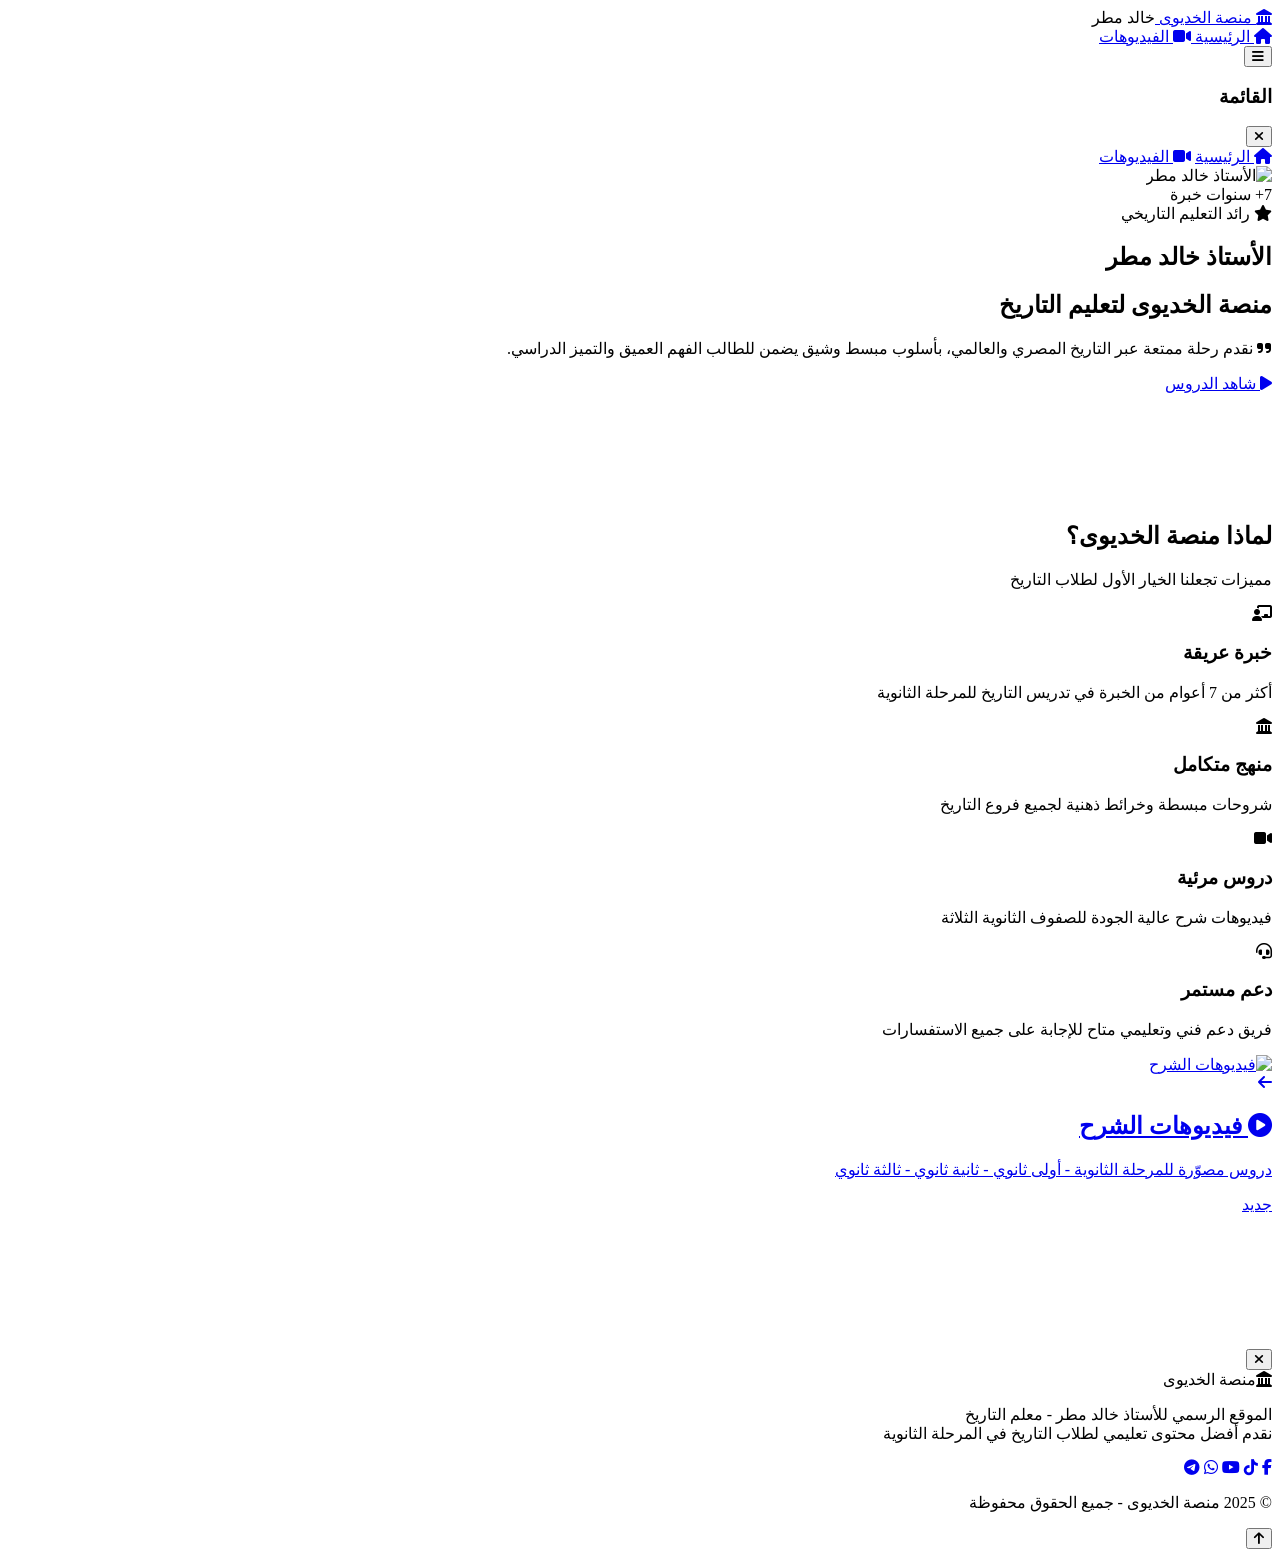
==== index.html @ 3fe3e1ba "Create index.html" ====
<!DOCTYPE html>
<html lang="ar" dir="rtl">
<head>
  <meta charset="UTF-8">
  <meta name="viewport" content="width=device-width, initial-scale=1.0, maximum-scale=5.0, user-scalable=yes">
  <meta name="description" content="منصة الخديوى - الموقع الرسمي للأستاذ خالد مطر - معلم التاريخ">
  <meta name="theme-color" content="#0a2538">
  <title>منصة الخديوى | خالد مطر – أستاذ التاريخ</title>
  
  <!-- Font Awesome 6 -->
  <link rel="stylesheet" href="https://cdnjs.cloudflare.com/ajax/libs/font-awesome/6.4.0/css/all.min.css">
  
  <!-- Google Fonts -->
  <link href="https://fonts.googleapis.com/css2?family=Cairo:wght@400;600;700;800;900&family=Playfair+Display:wght@700;900&family=Tajawal:wght@400;500;700;800&display=swap" rel="stylesheet">
  
  <!-- External CSS -->
  <link rel="stylesheet" href="style.css">
</head>
<body>

<!-- Header -->
<header class="main-header">
  <div class="header-container">
    <div class="logo-section">
      <a href="#" class="logo" onclick="showHomePage(); return false;">
        <i class="fas fa-landmark"></i>
        <span>منصة الخديوى</span>
      </a>
      <span class="logo-subtitle">خالد مطر</span>
    </div>
    
    <nav class="main-nav" id="mainNav">
      <a href="#" onclick="showHomePage(); return false;" class="nav-link active">
        <i class="fas fa-home"></i> الرئيسية
      </a>
      <a href="#" onclick="showVideosPage(); return false;" class="nav-link">
        <i class="fas fa-video"></i> الفيديوهات
      </a>
    </nav>
    
    <button class="mobile-menu-btn" id="mobileMenuBtn">
      <i class="fas fa-bars"></i>
    </button>
  </div>
</header>

<!-- Mobile Sidebar -->
<div class="mobile-sidebar" id="mobileSidebar">
  <div class="sidebar-header">
    <h3>القائمة</h3>
    <button class="close-sidebar" id="closeSidebar"><i class="fas fa-times"></i></button>
  </div>
  <nav class="sidebar-nav">
    <a href="#" onclick="showHomePage(); closeMobileMenu(); return false;"><i class="fas fa-home"></i> الرئيسية</a>
    <a href="#" onclick="showVideosPage(); closeMobileMenu(); return false;"><i class="fas fa-video"></i> الفيديوهات</a>
  </nav>
</div>
<div class="sidebar-overlay" id="sidebarOverlay"></div>

<!-- Hero Section -->
<section class="hero-section" id="homeSection">
  <div class="hero-background">
    <div class="hero-pattern"></div>
    <div class="hero-gradient"></div>
  </div>
  
  <div class="hero-container">
    <div class="hero-image">
      <div class="image-frame">
        <!-- ضع مسار صورة الأستاذ خالد مطر هنا -->
        <img src="images/teacher.jpg" alt="الأستاذ خالد مطر" class="teacher-photo" id="teacherPhoto">
        <div class="image-decoration"></div>
      </div>
      <div class="experience-badge">
        <span class="badge-number">7+</span>
        <span class="badge-text">سنوات خبرة</span>
      </div>
    </div>
    
    <div class="hero-content">
      <div class="hero-badge">
        <i class="fas fa-star"></i>
        <span>رائد التعليم التاريخي</span>
      </div>
      <h1 class="hero-title">
        الأستاذ
        <span class="highlight">خالد مطر</span>
      </h1>
      <h2 class="hero-subtitle">منصة الخديوى لتعليم التاريخ</h2>
      <p class="hero-description">
        <i class="fas fa-quote-right"></i>
        نقدم رحلة ممتعة عبر التاريخ المصري والعالمي، بأسلوب مبسط وشيق يضمن للطالب الفهم العميق والتميز الدراسي.
      </p>
      
      <div class="hero-actions">
        <a href="#" onclick="showVideosPage(); return false;" class="btn btn-primary btn-lg">
          <i class="fas fa-play"></i>
          شاهد الدروس
        </a>
      </div>
    </div>
  </div>
  
  <div class="hero-wave">
    <svg viewBox="0 0 1440 120" preserveAspectRatio="none">
      <path d="M0,64 C480,160 960,0 1440,64 L1440,120 L0,120 Z" fill="#ffffff"></path>
    </svg>
  </div>
</section>

<!-- Features Section -->
<section class="features-section">
  <div class="container">
    <div class="section-header">
      <h2 class="section-title">لماذا منصة الخديوى؟</h2>
      <p class="section-subtitle">مميزات تجعلنا الخيار الأول لطلاب التاريخ</p>
    </div>
    
    <div class="features-grid">
      <div class="feature-card">
        <div class="feature-icon"><i class="fas fa-chalkboard-teacher"></i></div>
        <h3>خبرة عريقة</h3>
        <p>أكثر من 7 أعوام من الخبرة في تدريس التاريخ للمرحلة الثانوية</p>
      </div>
      <div class="feature-card">
        <div class="feature-icon"><i class="fas fa-landmark"></i></div>
        <h3>منهج متكامل</h3>
        <p>شروحات مبسطة وخرائط ذهنية لجميع فروع التاريخ</p>
      </div>
      <div class="feature-card">
        <div class="feature-icon"><i class="fas fa-video"></i></div>
        <h3>دروس مرئية</h3>
        <p>فيديوهات شرح عالية الجودة للصفوف الثانوية الثلاثة</p>
      </div>
      <div class="feature-card">
        <div class="feature-icon"><i class="fas fa-headset"></i></div>
        <h3>دعم مستمر</h3>
        <p>فريق دعم فني وتعليمي متاح للإجابة على جميع الاستفسارات</p>
      </div>
    </div>
  </div>
</section>

<!-- Main Choices -->
<main class="main-content">
  <div class="container">
    <div class="choices-section">
      <a href="#" onclick="showVideosPage(); return false;" class="choice-card">
        <div class="card-image-wrapper">
          <!-- ضع مسار صورة فيديوهات الشرح هنا -->
          <img src="images/videos-card.jpg" alt="فيديوهات الشرح" class="card-image" id="videosCardImage">
          <div class="card-overlay"><i class="fas fa-arrow-left"></i></div>
        </div>
        <div class="card-content">
          <h2><i class="fas fa-play-circle"></i> فيديوهات الشرح</h2>
          <p>دروس مصوّرة للمرحلة الثانوية - أولى ثانوي - ثانية ثانوي - ثالثة ثانوي</p>
          <span class="card-tag">جديد</span>
        </div>
      </a>
    </div>
  </div>
</main>

<!-- Videos Page -->
<section class="page-section" id="videos-page" hidden>
  <div class="page-container">
    <div class="page-header">
      <button class="back-button" onclick="showHomePage()"><i class="fas fa-arrow-right"></i> العودة للرئيسية</button>
      <h1 class="page-title"><i class="fas fa-video"></i> فيديوهات الشرح</h1>
      <p class="page-description">اختر الصف الدراسي لمشاهدة الدروس المتاحة</p>
    </div>
    
    <div class="stage-selector" id="stageSelector">
      <button class="stage-btn" data-stage="first" onclick="showVideosStage('first')">
        <i class="fas fa-graduation-cap"></i>
        <span>الصف الأول الثانوي</span>
      </button>
      <button class="stage-btn" data-stage="second" onclick="showVideosStage('second')">
        <i class="fas fa-graduation-cap"></i>
        <span>الصف الثاني الثانوي</span>
      </button>
      <button class="stage-btn" data-stage="third" onclick="showVideosStage('third')">
        <i class="fas fa-graduation-cap"></i>
        <span>الصف الثالث الثانوي</span>
      </button>
    </div>
    
    <!-- إدارة الفيديوهات - يمكنك إضافة الفيديوهات من خلال ملف JavaScript -->
    <div id="videosContent" style="margin-top: 2rem;"></div>
  </div>
</section>

<!-- Video Modal -->
<div class="video-modal" id="videoModal">
  <div class="modal-content">
    <button class="close-modal" onclick="closeVideoModal()"><i class="fas fa-times"></i></button>
    <iframe id="videoIframe" src="" frameborder="0" allowfullscreen></iframe>
  </div>
</div>

<!-- Footer -->
<footer class="main-footer">
  <div class="footer-container">
    <div class="footer-section">
      <div class="footer-logo"><i class="fas fa-landmark"></i><span>منصة الخديوى</span></div>
      <p class="footer-description">الموقع الرسمي للأستاذ خالد مطر - معلم التاريخ<br>نقدم أفضل محتوى تعليمي لطلاب التاريخ في المرحلة الثانوية</p>
      <div class="footer-social">
        <a href="#"><i class="fab fa-facebook-f"></i></a>
        <a href="#"><i class="fab fa-tiktok"></i></a>
        <a href="#"><i class="fab fa-youtube"></i></a>
        <a href="https://wa.me/201144112839"><i class="fab fa-whatsapp"></i></a>
        <a href="#"><i class="fab fa-telegram"></i></a>
      </div>
    </div>
  </div>
  <div class="footer-bottom"><p>&copy; 2025 منصة الخديوى - جميع الحقوق محفوظة</p></div>
</footer>

<button class="scroll-top" id="scrollTopBtn"><i class="fas fa-arrow-up"></i></button>

<!-- External JavaScript -->
<script src="script.js"></script>
</body>
</html>
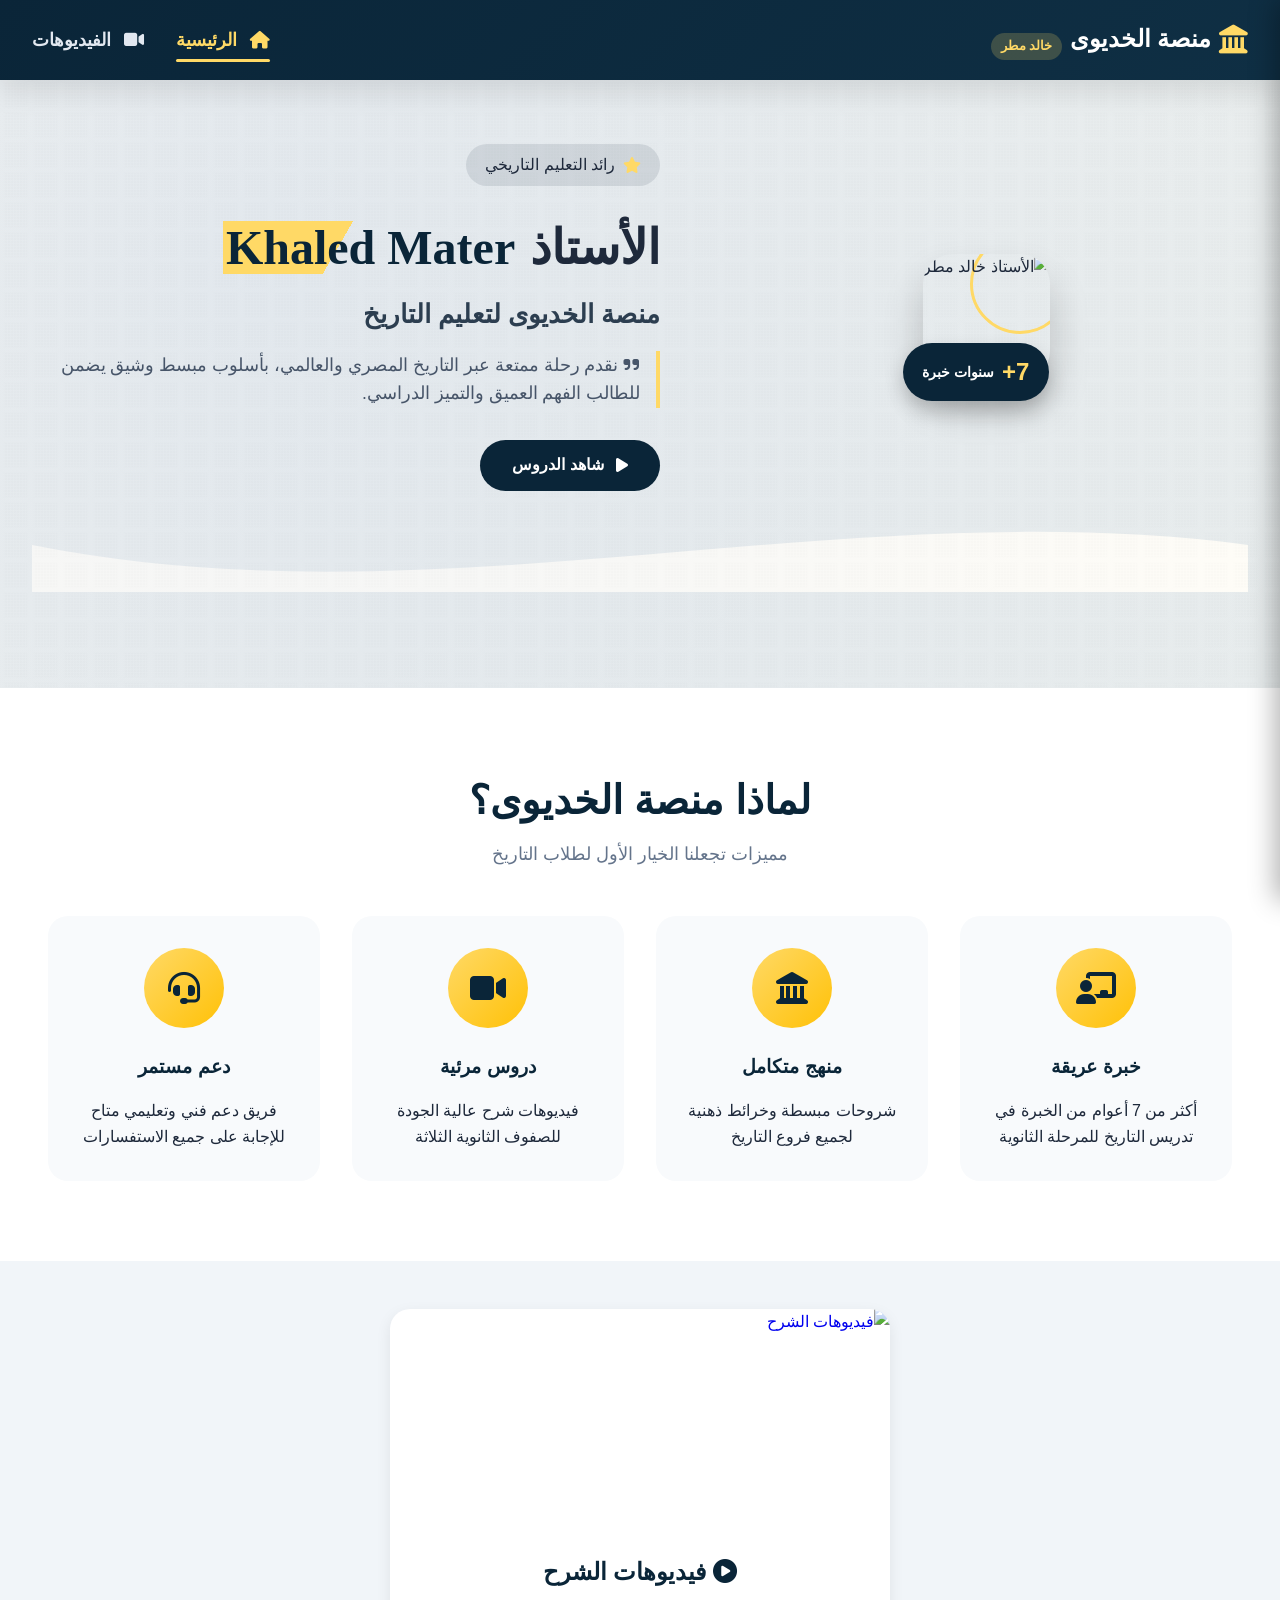
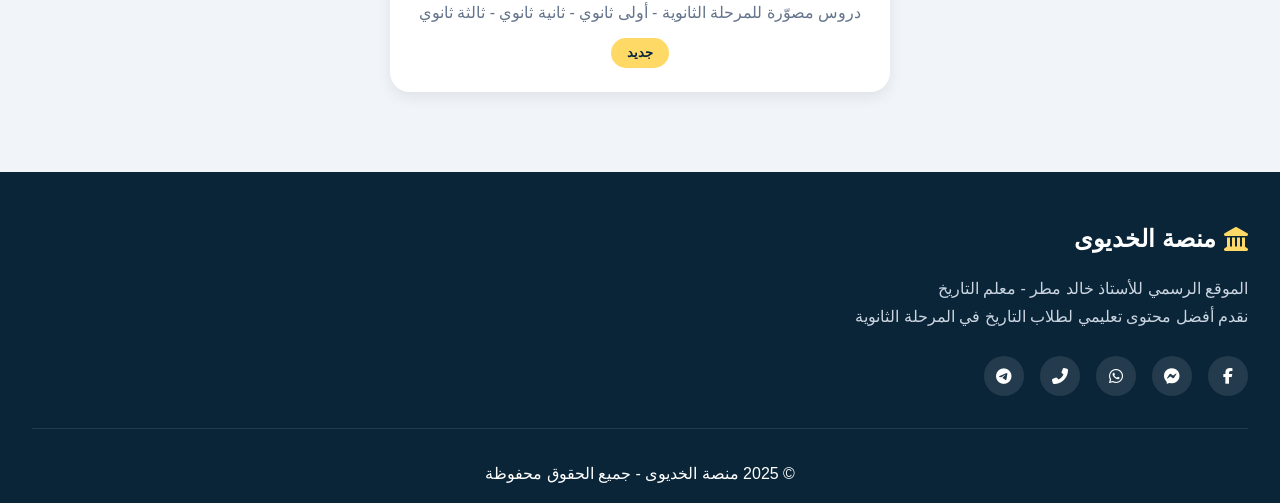
==== commit babb63fe: "Update index.html" ====
--- a/index.html
+++ b/index.html
@@ -6,7 +6,7 @@
   <meta name="description" content="منصة الخديوى - الموقع الرسمي للأستاذ خالد مطر - معلم التاريخ">
   <meta name="theme-color" content="#0a2538">
   <title>منصة الخديوى | خالد مطر – أستاذ التاريخ</title>
-  
+  <link rel="icon" type="ico/png" href="مستر خالد.ico">
   <!-- Font Awesome 6 -->
   <link rel="stylesheet" href="https://cdnjs.cloudflare.com/ajax/libs/font-awesome/6.4.0/css/all.min.css">
   
@@ -68,7 +68,7 @@
     <div class="hero-image">
       <div class="image-frame">
         <!-- ضع مسار صورة الأستاذ خالد مطر هنا -->
-        <img src="images/teacher.jpg" alt="الأستاذ خالد مطر" class="teacher-photo" id="teacherPhoto">
+        <img src="مستر خالد.jpg" alt="الأستاذ خالد مطر" class="teacher-photo" id="teacherPhoto">
         <div class="image-decoration"></div>
       </div>
       <div class="experience-badge">
@@ -84,7 +84,7 @@
       </div>
       <h1 class="hero-title">
         الأستاذ
-        <span class="highlight">خالد مطر</span>
+        <span class="highlight">Khaled Mater</span>
       </h1>
       <h2 class="hero-subtitle">منصة الخديوى لتعليم التاريخ</h2>
       <p class="hero-description">
@@ -148,7 +148,7 @@
       <a href="#" onclick="showVideosPage(); return false;" class="choice-card">
         <div class="card-image-wrapper">
           <!-- ضع مسار صورة فيديوهات الشرح هنا -->
-          <img src="images/videos-card.jpg" alt="فيديوهات الشرح" class="card-image" id="videosCardImage">
+          <img src="فيديو.jpg" alt="فيديوهات الشرح" class="card-image" id="videosCardImage">
           <div class="card-overlay"><i class="fas fa-arrow-left"></i></div>
         </div>
         <div class="card-content">
@@ -205,11 +205,11 @@
       <div class="footer-logo"><i class="fas fa-landmark"></i><span>منصة الخديوى</span></div>
       <p class="footer-description">الموقع الرسمي للأستاذ خالد مطر - معلم التاريخ<br>نقدم أفضل محتوى تعليمي لطلاب التاريخ في المرحلة الثانوية</p>
       <div class="footer-social">
-        <a href="#"><i class="fab fa-facebook-f"></i></a>
-        <a href="#"><i class="fab fa-tiktok"></i></a>
-        <a href="#"><i class="fab fa-youtube"></i></a>
-        <a href="https://wa.me/201144112839"><i class="fab fa-whatsapp"></i></a>
-        <a href="#"><i class="fab fa-telegram"></i></a>
+        <a href="https://www.facebook.com/share/1BDXYA5vsa/"><i class="fab fa-facebook-f"></i></a>
+        <a href="https://www.facebook.com/messages/e2ee/t/24204509122514167"><i class="fab fa-facebook-messenger"></i></a>
+        <a href="https://wa.me/201553792203"><i class="fab fa-whatsapp"></i></a>
+        <a href="tel:+201553792203"><i class="fas fa-phone-alt"></i></a>
+        <a href="https://t.me/01141909331"><i class="fab fa-telegram"></i></a>
       </div>
     </div>
   </div>
--- a/style.css
+++ b/style.css
@@ -0,0 +1,1036 @@
+* {
+  margin: 0;
+  padding: 0;
+  box-sizing: border-box;
+}
+
+body {
+  font-family: 'Cairo', sans-serif;
+  background-color: #f8fafc;
+  color: #1e293b;
+  line-height: 1.6;
+  overflow-x: hidden;
+}
+
+/* ===== Header Styles ===== */
+.main-header {
+  background: linear-gradient(135deg, #0a2538 0%, #0f2f44 100%);
+  position: sticky;
+  top: 0;
+  z-index: 1000;
+  box-shadow: 0 10px 30px rgba(0,0,0,0.1);
+}
+
+.header-container {
+  max-width: 1400px;
+  margin: 0 auto;
+  padding: 0 2rem;
+  display: flex;
+  justify-content: space-between;
+  align-items: center;
+  height: 80px;
+}
+
+@media (max-width: 768px) {
+  .header-container {
+    padding: 0 1rem;
+    height: 70px;
+  }
+}
+
+.logo-section {
+  display: flex;
+  align-items: baseline;
+  gap: 0.5rem;
+  flex-wrap: wrap;
+}
+
+.logo {
+  display: flex;
+  align-items: center;
+  gap: 0.5rem;
+  text-decoration: none;
+  font-size: 1.5rem;
+  font-weight: 800;
+  color: #fff;
+  font-family: 'Playfair Display', serif;
+}
+
+@media (max-width: 480px) {
+  .logo {
+    font-size: 1.2rem;
+  }
+  .logo i {
+    font-size: 1.3rem;
+  }
+}
+
+.logo i {
+  color: #ffd966;
+  font-size: 1.8rem;
+}
+
+.logo-subtitle {
+  color: #ffd966;
+  font-size: 0.8rem;
+  font-weight: 600;
+  background: rgba(255,217,102,0.2);
+  padding: 0.2rem 0.6rem;
+  border-radius: 20px;
+}
+
+.main-nav {
+  display: flex;
+  gap: 2rem;
+}
+
+@media (max-width: 768px) {
+  .main-nav {
+    display: none;
+  }
+}
+
+.nav-link {
+  text-decoration: none;
+  color: #e2e8f0;
+  font-weight: 600;
+  font-size: 1.1rem;
+  transition: all 0.3s ease;
+  padding: 0.5rem 0;
+  position: relative;
+}
+
+.nav-link i {
+  margin-left: 0.5rem;
+}
+
+.nav-link:hover, .nav-link.active {
+  color: #ffd966;
+}
+
+.nav-link.active::after {
+  content: '';
+  position: absolute;
+  bottom: 0;
+  right: 0;
+  width: 100%;
+  height: 3px;
+  background: #ffd966;
+  border-radius: 3px;
+}
+
+.mobile-menu-btn {
+  display: none;
+  background: none;
+  border: none;
+  color: white;
+  font-size: 1.8rem;
+  cursor: pointer;
+}
+
+@media (max-width: 768px) {
+  .mobile-menu-btn {
+    display: block;
+  }
+}
+
+/* Mobile Sidebar */
+.mobile-sidebar {
+  position: fixed;
+  top: 0;
+  right: -280px;
+  width: 280px;
+  height: 100%;
+  background: #0f2f44;
+  z-index: 2000;
+  transition: right 0.3s ease;
+  box-shadow: -5px 0 25px rgba(0,0,0,0.3);
+}
+
+.mobile-sidebar.open {
+  right: 0;
+}
+
+.sidebar-header {
+  display: flex;
+  justify-content: space-between;
+  align-items: center;
+  padding: 1.5rem;
+  border-bottom: 1px solid rgba(255,217,102,0.3);
+}
+
+.sidebar-header h3 {
+  color: #ffd966;
+  font-size: 1.3rem;
+}
+
+.close-sidebar {
+  background: none;
+  border: none;
+  color: white;
+  font-size: 1.5rem;
+  cursor: pointer;
+}
+
+.sidebar-nav {
+  display: flex;
+  flex-direction: column;
+  padding: 1.5rem;
+  gap: 1.5rem;
+}
+
+.sidebar-nav a {
+  text-decoration: none;
+  color: #e2e8f0;
+  font-size: 1.1rem;
+  font-weight: 600;
+  padding: 0.5rem 0;
+  transition: color 0.3s;
+}
+
+.sidebar-nav a i {
+  margin-left: 0.8rem;
+  width: 1.5rem;
+}
+
+.sidebar-nav a:hover {
+  color: #ffd966;
+}
+
+.sidebar-overlay {
+  position: fixed;
+  top: 0;
+  left: 0;
+  width: 100%;
+  height: 100%;
+  background: rgba(0,0,0,0.5);
+  z-index: 1999;
+  display: none;
+}
+
+.sidebar-overlay.active {
+  display: block;
+}
+
+/* Hero Section */
+.hero-section {
+  position: relative;
+  padding: 4rem 2rem 6rem;
+  overflow: hidden;
+  background: linear-gradient(135deg, #f0f4f8 0%, #e6edf4 100%);
+}
+
+@media (max-width: 768px) {
+  .hero-section {
+    padding: 2rem 1rem 4rem;
+  }
+}
+
+.hero-background {
+  position: absolute;
+  top: 0;
+  left: 0;
+  right: 0;
+  bottom: 0;
+}
+
+.hero-pattern {
+  position: absolute;
+  top: 0;
+  left: 0;
+  right: 0;
+  bottom: 0;
+  background-image: url('data:image/svg+xml;utf8,<svg xmlns="http://www.w3.org/2000/svg" viewBox="0 0 100 100" opacity="0.05"><path fill="none" stroke="%230a2538" stroke-width="1" d="M10,10 L90,10 M10,20 L90,20 M10,30 L90,30 M10,40 L90,40 M10,50 L90,50 M10,60 L90,60 M10,70 L90,70 M10,80 L90,80 M10,90 L90,90 M20,10 L20,90 M30,10 L30,90 M40,10 L40,90 M50,10 L50,90 M60,10 L60,90 M70,10 L70,90 M80,10 L80,90 M90,10 L90,90"/></svg>');
+  background-size: 30px;
+}
+
+.hero-gradient {
+  position: absolute;
+  top: 0;
+  left: 0;
+  right: 0;
+  bottom: 0;
+  background: radial-gradient(circle at 20% 30%, rgba(10,37,56,0.05) 0%, rgba(255,217,102,0.05) 100%);
+}
+
+.hero-container {
+  max-width: 1300px;
+  margin: 0 auto;
+  display: grid;
+  grid-template-columns: 1fr 1.2fr;
+  gap: 4rem;
+  align-items: center;
+  position: relative;
+  z-index: 2;
+}
+
+@media (max-width: 992px) {
+  .hero-container {
+    grid-template-columns: 1fr;
+    gap: 2rem;
+    text-align: center;
+  }
+}
+
+.hero-image {
+  position: relative;
+  max-width: 400px;
+  margin: 0 auto;
+}
+
+@media (max-width: 768px) {
+  .hero-image {
+    max-width: 280px;
+  }
+}
+
+.image-frame {
+  position: relative;
+  border-radius: 30px;
+  overflow: hidden;
+  box-shadow: 0 25px 40px rgba(0,0,0,0.2);
+}
+
+.teacher-photo {
+  width: 100%;
+  height: auto;
+  display: block;
+  transition: transform 0.5s;
+  object-fit: cover;
+  aspect-ratio: 1 / 1;
+}
+
+.teacher-photo:hover {
+  transform: scale(1.02);
+}
+
+.image-decoration {
+  position: absolute;
+  top: -20px;
+  right: -20px;
+  width: 100px;
+  height: 100px;
+  border: 3px solid #ffd966;
+  border-radius: 50%;
+  z-index: -1;
+}
+
+@media (max-width: 768px) {
+  .image-decoration {
+    width: 70px;
+    height: 70px;
+    top: -15px;
+    right: -15px;
+  }
+}
+
+.experience-badge {
+  position: absolute;
+  bottom: -20px;
+  left: -20px;
+  background: #0a2538;
+  padding: 0.6rem 1.2rem;
+  border-radius: 50px;
+  display: flex;
+  align-items: center;
+  gap: 0.5rem;
+  box-shadow: 0 10px 20px rgba(0,0,0,0.2);
+}
+
+@media (max-width: 768px) {
+  .experience-badge {
+    left: 50%;
+    transform: translateX(-50%);
+    bottom: -15px;
+    padding: 0.4rem 1rem;
+  }
+}
+
+.badge-number {
+  font-size: 1.5rem;
+  font-weight: 800;
+  color: #ffd966;
+}
+
+.badge-text {
+  color: white;
+  font-weight: 600;
+  font-size: 0.9rem;
+}
+
+.hero-content {
+  text-align: right;
+}
+
+@media (max-width: 992px) {
+  .hero-content {
+    text-align: center;
+  }
+}
+
+.hero-badge {
+  display: inline-flex;
+  align-items: center;
+  gap: 0.5rem;
+  background: rgba(10,37,56,0.1);
+  padding: 0.5rem 1.2rem;
+  border-radius: 50px;
+  margin-bottom: 1.5rem;
+}
+
+.hero-badge i {
+  color: #ffd966;
+}
+
+.hero-title {
+  font-size: 3rem;
+  font-weight: 800;
+  margin-bottom: 0.5rem;
+  font-family: 'Playfair Display', serif;
+}
+
+@media (max-width: 768px) {
+  .hero-title {
+    font-size: 2rem;
+  }
+}
+
+@media (max-width: 480px) {
+  .hero-title {
+    font-size: 1.8rem;
+  }
+}
+
+.highlight {
+  color: #0a2538;
+  background: linear-gradient(120deg, #ffd966 0%, #ffd966 40%, transparent 40%);
+  padding: 0 0.2rem;
+}
+
+.hero-subtitle {
+  font-size: 1.6rem;
+  color: #2c3e50;
+  margin-bottom: 1rem;
+}
+
+@media (max-width: 768px) {
+  .hero-subtitle {
+    font-size: 1.3rem;
+  }
+}
+
+.hero-description {
+  font-size: 1.1rem;
+  color: #475569;
+  margin-bottom: 2rem;
+  padding-right: 1rem;
+  border-right: 4px solid #ffd966;
+}
+
+@media (max-width: 992px) {
+  .hero-description {
+    text-align: center;
+    border-right: none;
+    padding-right: 0;
+  }
+}
+
+.btn {
+  display: inline-flex;
+  align-items: center;
+  gap: 0.8rem;
+  padding: 0.8rem 2rem;
+  border-radius: 50px;
+  text-decoration: none;
+  font-weight: 700;
+  transition: all 0.3s;
+  cursor: pointer;
+  border: none;
+}
+
+.btn-primary {
+  background: #0a2538;
+  color: white;
+}
+
+.btn-primary:hover {
+  background: #143d58;
+  transform: translateY(-2px);
+}
+
+.btn-outline {
+  border: 2px solid #0a2538;
+  color: #0a2538;
+}
+
+.btn-outline:hover {
+  background: #0a2538;
+  color: white;
+}
+
+.hero-actions {
+  display: flex;
+  gap: 1rem;
+  flex-wrap: wrap;
+}
+
+@media (max-width: 992px) {
+  .hero-actions {
+    justify-content: center;
+  }
+}
+
+.hero-wave svg {
+  width: 100%;
+  display: block;
+}
+
+/* Features Section */
+.features-section {
+  padding: 5rem 2rem;
+  background: white;
+}
+
+@media (max-width: 768px) {
+  .features-section {
+    padding: 3rem 1rem;
+  }
+}
+
+.container {
+  max-width: 1300px;
+  margin: 0 auto;
+  padding: 0 1rem;
+}
+
+.section-header {
+  text-align: center;
+  margin-bottom: 3rem;
+}
+
+.section-title {
+  font-size: 2.5rem;
+  color: #0a2538;
+  margin-bottom: 0.5rem;
+}
+
+@media (max-width: 768px) {
+  .section-title {
+    font-size: 1.8rem;
+  }
+}
+
+.section-subtitle {
+  color: #64748b;
+  font-size: 1.1rem;
+}
+
+.features-grid {
+  display: grid;
+  grid-template-columns: repeat(auto-fit, minmax(250px, 1fr));
+  gap: 2rem;
+}
+
+@media (max-width: 768px) {
+  .features-grid {
+    gap: 1rem;
+  }
+}
+
+.feature-card {
+  text-align: center;
+  padding: 2rem;
+  background: #f8fafc;
+  border-radius: 20px;
+  transition: all 0.3s;
+}
+
+.feature-card:hover {
+  transform: translateY(-5px);
+  box-shadow: 0 15px 30px rgba(0,0,0,0.1);
+}
+
+.feature-icon {
+  width: 80px;
+  height: 80px;
+  background: linear-gradient(135deg, #ffd966, #ffc107);
+  border-radius: 50%;
+  display: flex;
+  align-items: center;
+  justify-content: center;
+  margin: 0 auto 1.5rem;
+}
+
+.feature-icon i {
+  font-size: 2rem;
+  color: #0a2538;
+}
+
+.feature-card h3 {
+  margin-bottom: 1rem;
+  color: #0a2538;
+}
+
+/* Main Choices Section */
+.main-content {
+  padding: 3rem 2rem 5rem;
+  background: #f1f5f9;
+}
+
+@media (max-width: 768px) {
+  .main-content {
+    padding: 2rem 1rem 3rem;
+  }
+}
+
+.choices-section {
+  display: grid;
+  grid-template-columns: repeat(auto-fit, minmax(300px, 1fr));
+  gap: 2rem;
+  max-width: 500px;
+  margin: 0 auto;
+}
+
+.choice-card {
+  text-decoration: none;
+  background: white;
+  border-radius: 20px;
+  overflow: hidden;
+  transition: all 0.3s;
+  box-shadow: 0 5px 15px rgba(0,0,0,0.08);
+  cursor: pointer;
+}
+
+.choice-card:hover {
+  transform: translateY(-5px);
+  box-shadow: 0 20px 35px rgba(0,0,0,0.15);
+}
+
+.card-image-wrapper {
+  position: relative;
+  overflow: hidden;
+  height: 220px;
+}
+
+@media (max-width: 480px) {
+  .card-image-wrapper {
+    height: 180px;
+  }
+}
+
+.card-image {
+  width: 100%;
+  height: 100%;
+  object-fit: cover;
+  transition: transform 0.5s;
+}
+
+.choice-card:hover .card-image {
+  transform: scale(1.05);
+}
+
+.card-overlay {
+  position: absolute;
+  top: 0;
+  left: 0;
+  right: 0;
+  bottom: 0;
+  background: rgba(10,37,56,0.7);
+  display: flex;
+  align-items: center;
+  justify-content: center;
+  opacity: 0;
+  transition: opacity 0.3s;
+}
+
+.choice-card:hover .card-overlay {
+  opacity: 1;
+}
+
+.card-overlay i {
+  font-size: 3rem;
+  color: #ffd966;
+}
+
+.card-content {
+  padding: 1.5rem;
+  text-align: center;
+}
+
+.card-content h2 {
+  color: #0a2538;
+  margin-bottom: 0.5rem;
+  font-size: 1.5rem;
+}
+
+.card-content p {
+  color: #64748b;
+}
+
+.card-tag {
+  display: inline-block;
+  margin-top: 0.8rem;
+  background: #ffd966;
+  padding: 0.3rem 1rem;
+  border-radius: 20px;
+  font-size: 0.8rem;
+  font-weight: bold;
+  color: #0a2538;
+}
+
+/* Page Sections */
+.page-section {
+  padding: 4rem 2rem;
+  min-height: 60vh;
+}
+
+@media (max-width: 768px) {
+  .page-section {
+    padding: 2rem 1rem;
+  }
+}
+
+.page-container {
+  max-width: 1300px;
+  margin: 0 auto;
+}
+
+.page-header {
+  margin-bottom: 3rem;
+}
+
+.back-button {
+  background: #e2e8f0;
+  border: none;
+  padding: 0.6rem 1.5rem;
+  border-radius: 50px;
+  display: inline-flex;
+  align-items: center;
+  gap: 0.5rem;
+  cursor: pointer;
+  font-size: 1rem;
+  margin-bottom: 1.5rem;
+  transition: all 0.3s;
+}
+
+.back-button:hover {
+  background: #cbd5e1;
+}
+
+.page-title {
+  font-size: 2.5rem;
+  color: #0a2538;
+  margin-bottom: 0.5rem;
+}
+
+@media (max-width: 768px) {
+  .page-title {
+    font-size: 1.8rem;
+  }
+}
+
+.page-description {
+  color: #64748b;
+}
+
+.stage-selector {
+  display: flex;
+  gap: 1.5rem;
+  justify-content: center;
+  flex-wrap: wrap;
+  margin-top: 2rem;
+  margin-bottom: 2rem;
+}
+
+.stage-btn {
+  display: flex;
+  align-items: center;
+  gap: 0.8rem;
+  background: white;
+  padding: 1rem 2rem;
+  border-radius: 20px;
+  color: #0a2538;
+  font-weight: 700;
+  font-size: 1.1rem;
+  transition: all 0.3s;
+  box-shadow: 0 5px 15px rgba(0,0,0,0.1);
+  cursor: pointer;
+  border: none;
+}
+
+@media (max-width: 768px) {
+  .stage-btn {
+    padding: 0.8rem 1.5rem;
+    font-size: 1rem;
+  }
+}
+
+.stage-btn i {
+  font-size: 1.5rem;
+  color: #ffd966;
+}
+
+.stage-btn:hover {
+  transform: translateY(-3px);
+  box-shadow: 0 10px 25px rgba(0,0,0,0.15);
+}
+
+.stage-btn.active-stage {
+  background: #0a2538;
+  color: #ffd966;
+}
+
+.stage-btn.active-stage i {
+  color: #ffd966;
+}
+
+.videos-grid {
+  display: grid;
+  grid-template-columns: repeat(auto-fill, minmax(320px, 1fr));
+  gap: 2rem;
+  margin-top: 2rem;
+}
+
+@media (max-width: 768px) {
+  .videos-grid {
+    grid-template-columns: 1fr;
+    gap: 1.5rem;
+  }
+}
+
+.video-card {
+  background: white;
+  border-radius: 20px;
+  overflow: hidden;
+  box-shadow: 0 5px 15px rgba(0,0,0,0.08);
+  transition: transform 0.3s;
+}
+
+.video-card:hover {
+  transform: translateY(-5px);
+}
+
+.video-thumbnail {
+  position: relative;
+  background: #0a2538;
+  height: 200px;
+  display: flex;
+  align-items: center;
+  justify-content: center;
+  cursor: pointer;
+  overflow: hidden;
+}
+
+.video-thumbnail img {
+  width: 100%;
+  height: 100%;
+  object-fit: cover;
+}
+
+.play-icon-overlay {
+  position: absolute;
+  width: 60px;
+  height: 60px;
+  background: rgba(0,0,0,0.6);
+  border-radius: 50%;
+  display: flex;
+  align-items: center;
+  justify-content: center;
+  transition: all 0.3s;
+}
+
+.play-icon-overlay i {
+  font-size: 2rem;
+  color: #ffd966;
+}
+
+.video-thumbnail:hover .play-icon-overlay {
+  transform: scale(1.1);
+  background: rgba(0,0,0,0.8);
+}
+
+.video-info {
+  padding: 1.5rem;
+}
+
+.video-info h3 {
+  margin-bottom: 0.5rem;
+  color: #0a2538;
+  font-size: 1.2rem;
+}
+
+.video-info p {
+  color: #64748b;
+  margin-bottom: 1rem;
+  font-size: 0.9rem;
+}
+
+.watch-btn {
+  display: inline-block;
+  background: #0a2538;
+  color: white;
+  padding: 0.5rem 1.2rem;
+  border-radius: 50px;
+  text-decoration: none;
+  font-size: 0.9rem;
+  cursor: pointer;
+  border: none;
+  transition: all 0.3s;
+}
+
+.watch-btn:hover {
+  background: #143d58;
+}
+
+/* Video Modal */
+.video-modal {
+  display: none;
+  position: fixed;
+  top: 0;
+  left: 0;
+  width: 100%;
+  height: 100%;
+  background: rgba(0,0,0,0.95);
+  z-index: 3000;
+  justify-content: center;
+  align-items: center;
+}
+
+.video-modal.active {
+  display: flex;
+}
+
+.modal-content {
+  position: relative;
+  width: 90%;
+  max-width: 1000px;
+  background: #000;
+  border-radius: 20px;
+  overflow: hidden;
+}
+
+.modal-content iframe {
+  width: 100%;
+  height: 500px;
+  border: none;
+}
+
+@media (max-width: 768px) {
+  .modal-content iframe {
+    height: 250px;
+  }
+}
+
+.close-modal {
+  position: absolute;
+  top: -45px;
+  right: 0;
+  background: none;
+  border: none;
+  color: white;
+  font-size: 2rem;
+  cursor: pointer;
+  z-index: 3001;
+}
+
+/* Footer */
+.main-footer {
+  background: #0a2538;
+  color: white;
+  padding: 3rem 2rem 1rem;
+}
+
+@media (max-width: 768px) {
+  .main-footer {
+    padding: 2rem 1rem 1rem;
+  }
+}
+
+.footer-container {
+  max-width: 1300px;
+  margin: 0 auto;
+}
+
+.footer-logo {
+  display: flex;
+  align-items: center;
+  gap: 0.5rem;
+  font-size: 1.5rem;
+  font-weight: 800;
+  margin-bottom: 1rem;
+}
+
+.footer-logo i {
+  color: #ffd966;
+}
+
+.footer-description {
+  color: #cbd5e1;
+  margin-bottom: 1.5rem;
+  line-height: 1.8;
+}
+
+.footer-social {
+  display: flex;
+  gap: 1rem;
+  flex-wrap: wrap;
+}
+
+.footer-social a {
+  color: white;
+  background: rgba(255,255,255,0.1);
+  width: 40px;
+  height: 40px;
+  display: flex;
+  align-items: center;
+  justify-content: center;
+  border-radius: 50%;
+  transition: all 0.3s;
+  text-decoration: none;
+}
+
+.footer-social a:hover {
+  background: #ffd966;
+  color: #0a2538;
+}
+
+.footer-bottom {
+  text-align: center;
+  padding-top: 2rem;
+  margin-top: 2rem;
+  border-top: 1px solid rgba(255,255,255,0.1);
+}
+
+.scroll-top {
+  position: fixed;
+  bottom: 30px;
+  left: 30px;
+  background: #0a2538;
+  color: white;
+  width: 50px;
+  height: 50px;
+  border-radius: 50%;
+  border: none;
+  cursor: pointer;
+  display: none;
+  align-items: center;
+  justify-content: center;
+  font-size: 1.2rem;
+  box-shadow: 0 5px 15px rgba(0,0,0,0.2);
+  transition: all 0.3s;
+  z-index: 1000;
+}
+
+.scroll-top.show {
+  display: flex;
+}
+
+.scroll-top:hover {
+  background: #143d58;
+  transform: translateY(-3px);
+}
+
+/* Utility Classes */
+[hidden] {
+  display: none !important;
+  }
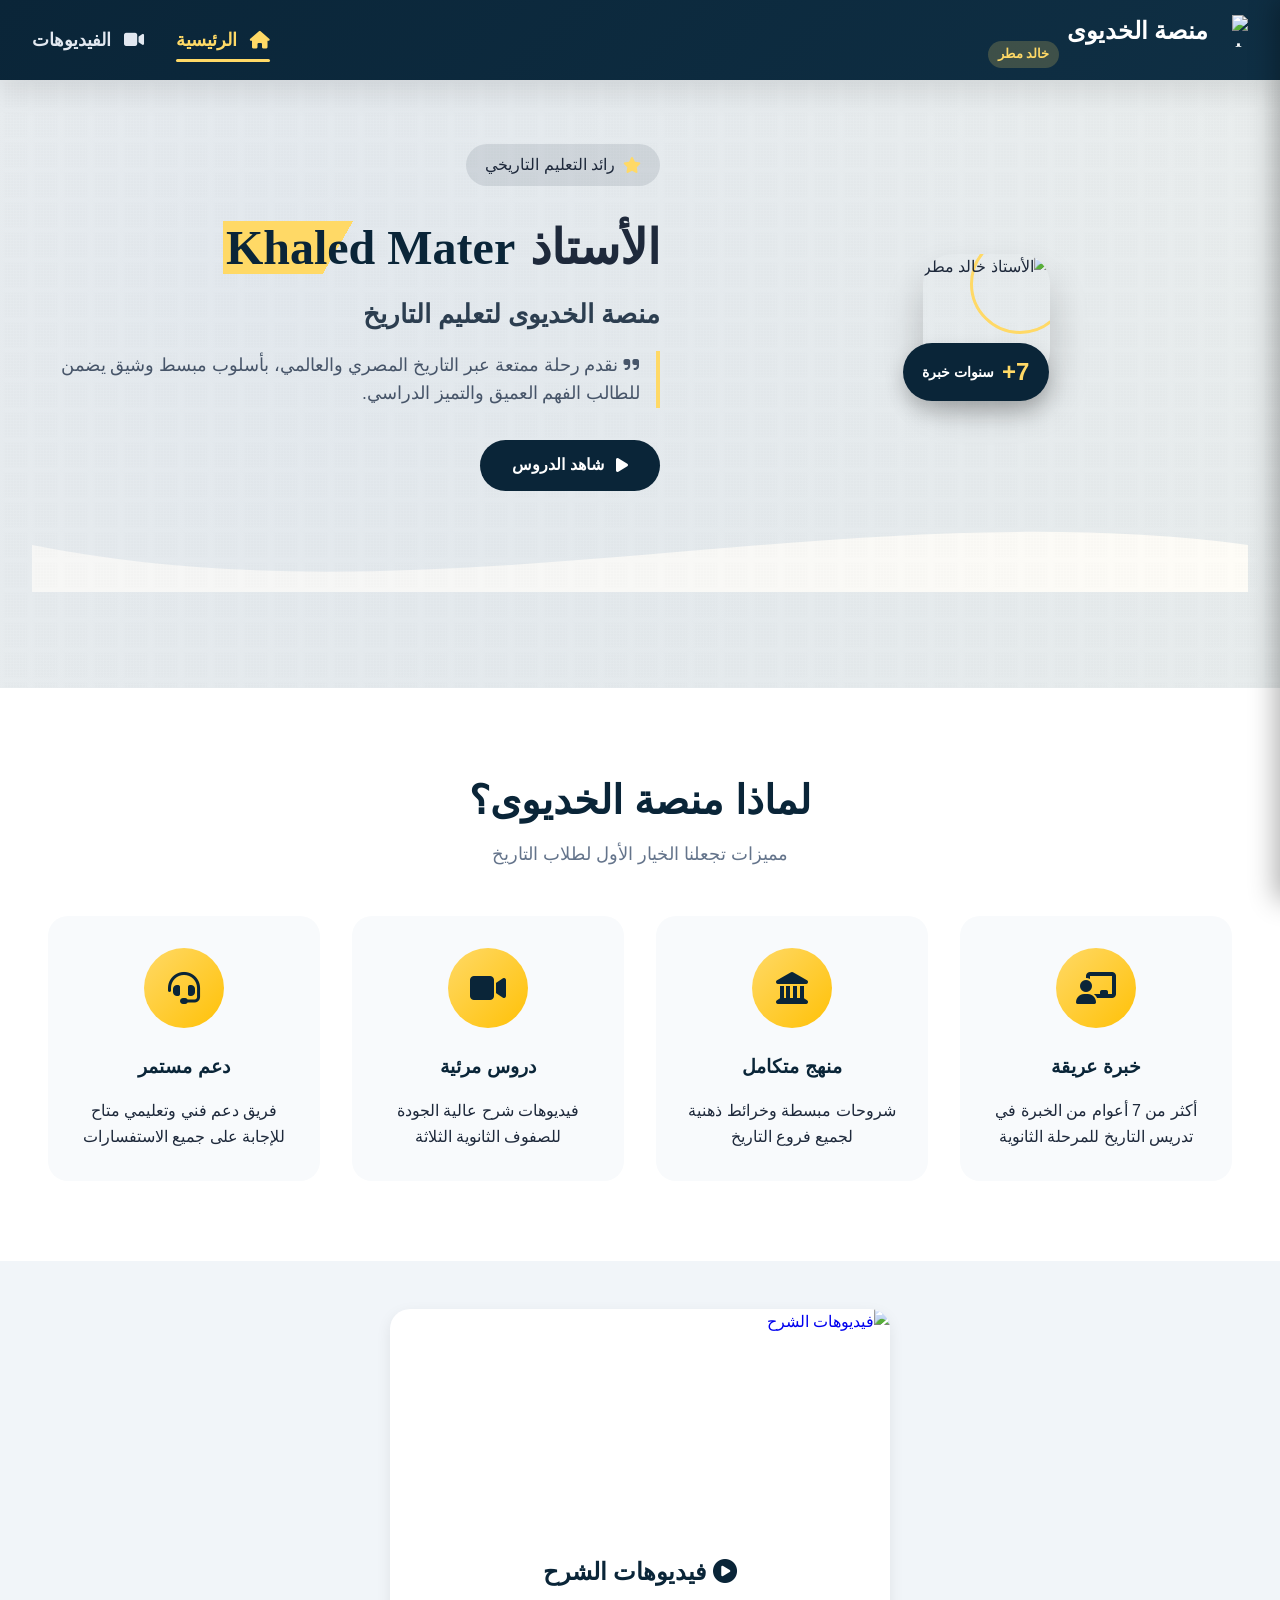
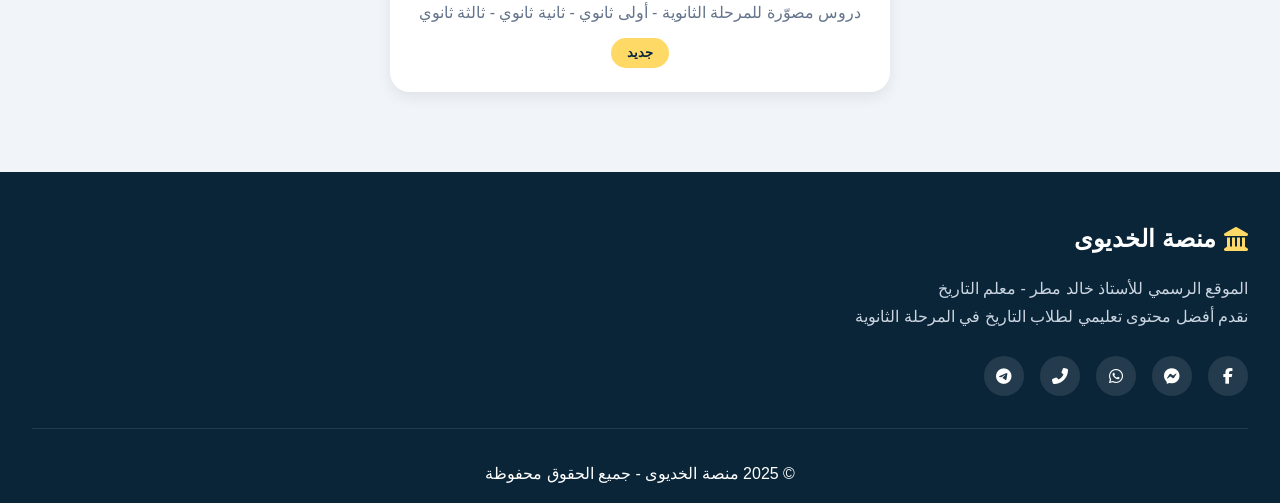
==== commit 251ba758: "Update index.html" ====
--- a/index.html
+++ b/index.html
@@ -6,7 +6,7 @@
   <meta name="description" content="منصة الخديوى - الموقع الرسمي للأستاذ خالد مطر - معلم التاريخ">
   <meta name="theme-color" content="#0a2538">
   <title>منصة الخديوى | خالد مطر – أستاذ التاريخ</title>
-  <link rel="icon" type="ico/png" href="مستر خالد.ico">
+  <link rel="icon" type="ico/png" href="مستر خالد.png">
   <!-- Font Awesome 6 -->
   <link rel="stylesheet" href="https://cdnjs.cloudflare.com/ajax/libs/font-awesome/6.4.0/css/all.min.css">
   
@@ -23,7 +23,7 @@
   <div class="header-container">
     <div class="logo-section">
       <a href="#" class="logo" onclick="showHomePage(); return false;">
-        <i class="fas fa-landmark"></i>
+        <img src="مستر خالد.png" alt="شعار منصة الخديوى" style="width: 32px; height: 32px;">
         <span>منصة الخديوى</span>
       </a>
       <span class="logo-subtitle">خالد مطر</span>
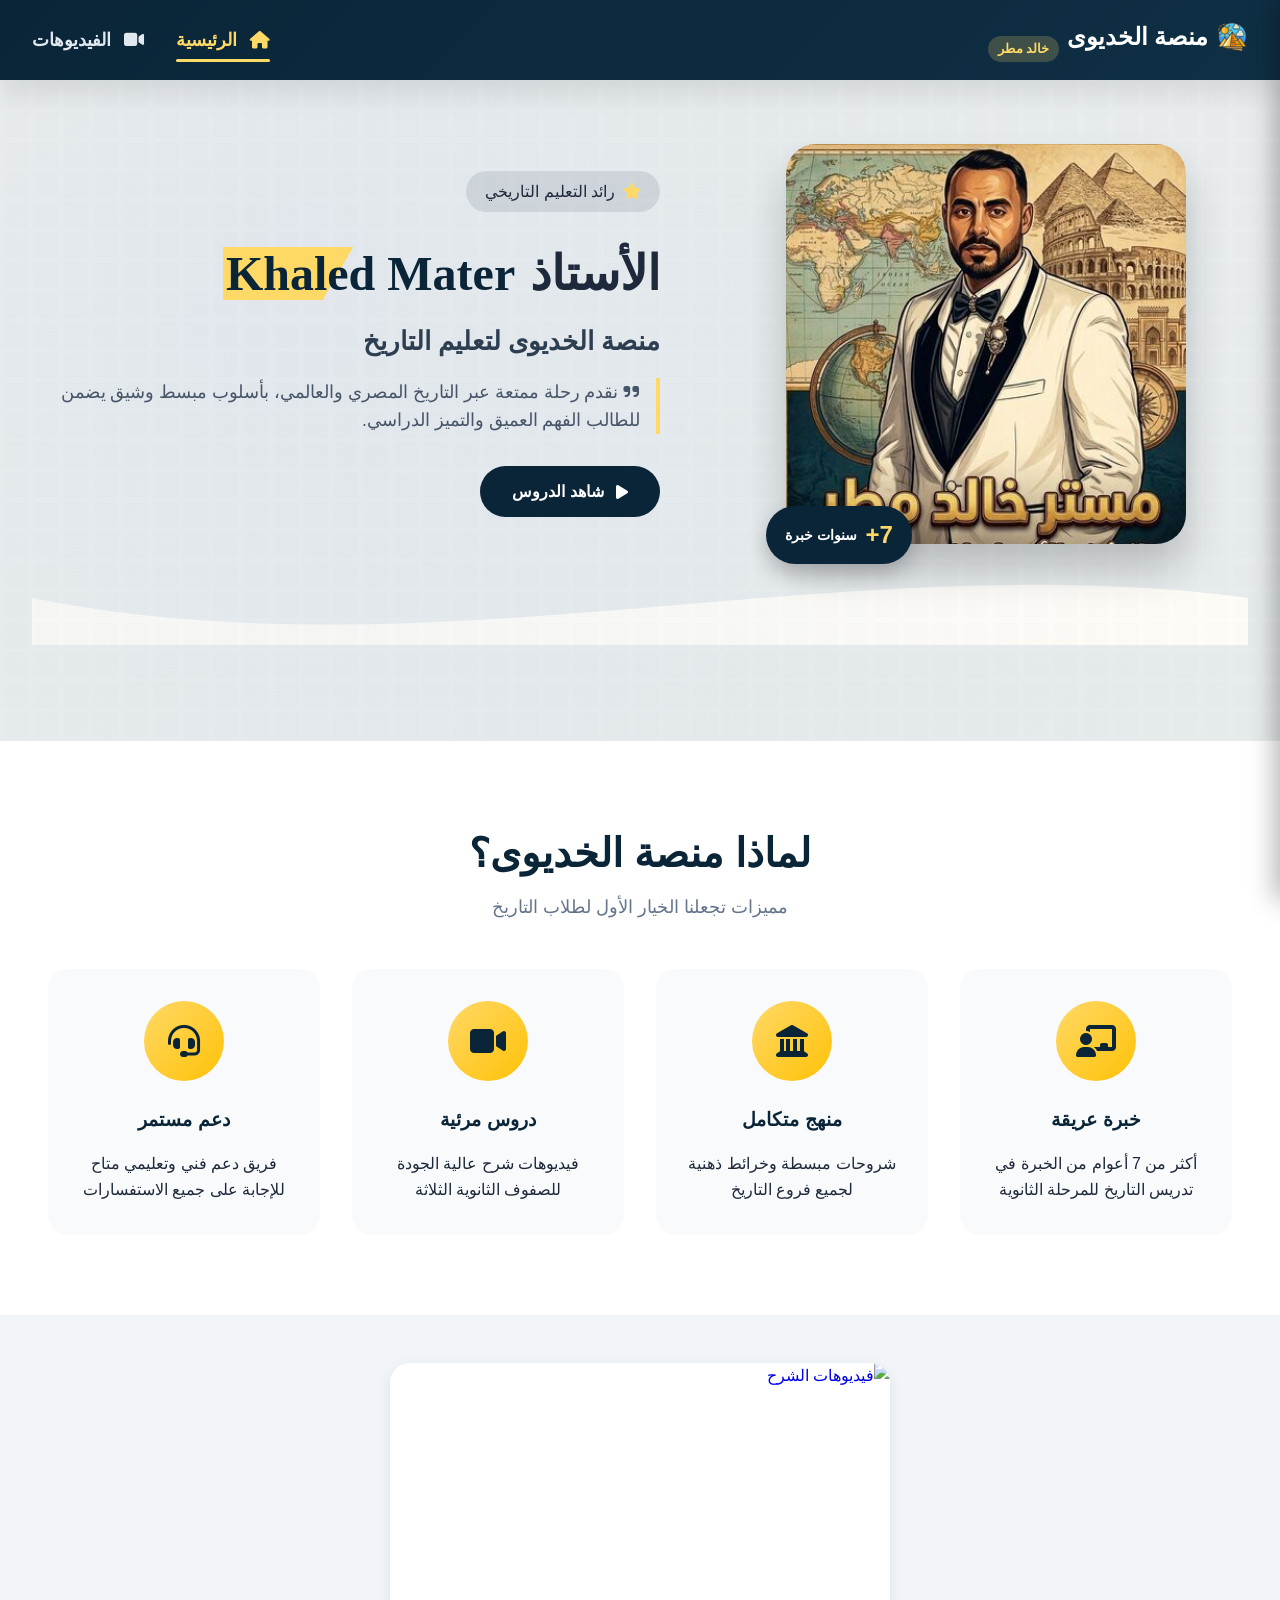
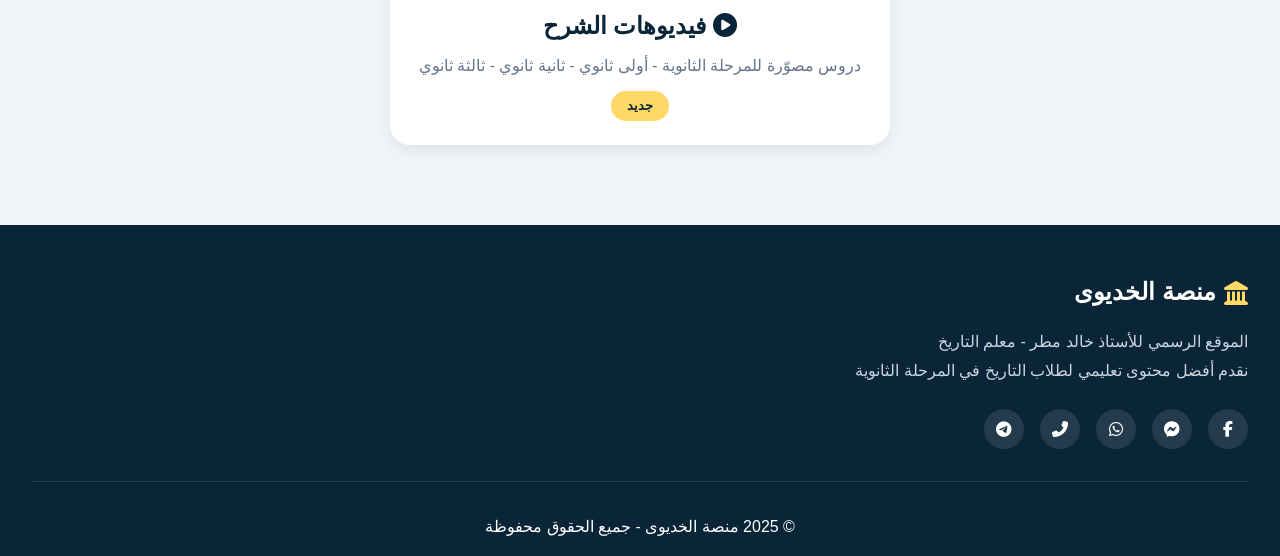
==== commit 1299e2e2: "Update index.html" ====
--- a/index.html
+++ b/index.html
@@ -1,12 +1,27 @@
 <!DOCTYPE html>
 <html lang="ar" dir="rtl">
 <head>
+ <link rel="icon" href="favicon.ico" type="image/x-icon">
   <meta charset="UTF-8">
   <meta name="viewport" content="width=device-width, initial-scale=1.0, maximum-scale=5.0, user-scalable=yes">
   <meta name="description" content="منصة الخديوى - الموقع الرسمي للأستاذ خالد مطر - معلم التاريخ">
   <meta name="theme-color" content="#0a2538">
-  <title>منصة الخديوى | خالد مطر – أستاذ التاريخ</title>
-  <link rel="icon" type="ico/png" href="مستر خالد.png">
+  <!-- عنوان الموقع في المعاينة -->
+  <meta property="og:title" content="منصة الخديوي" />
+  <!-- وصف قصير للموقع -->
+  <meta property="og:description" content="موقع الاستاذ خالد مطر التعليمي" />
+  <!-- رابط الصورة (الأيقونة) التي ستظهر -->
+  <meta property="og:image" content="mr.png" />
+  <!-- رابط الصفحة نفسها -->
+  <meta property="og:url" content="gost-top.github.io/khaled" />
+  <!-- وصف الموقع: يظهر تحت اسم المنصة في نتائج بحث جوجل -->
+    <link rel="icon" href="favicon.ico" type="image/x-icon">
+<meta name="description" content="منصة الخديوي التعليمية للأستاذ خالد مطر، المتخصص في تدريس مادة التاريخ بأسلوب مبسط وشيق يساعد الطلاب على فهم الأحداث التاريخية وتحقيق أعلى الدرجات.">
+
+<!-- الكلمات المفتاحية: الكلمات التي يبحث عنها الطلاب للوصول إليك -->
+<meta name="keywords" content="خالد مطر, منصة الخديوي, مدرس تاريخ, مادة التاريخ, الأستاذ خالد مطر, الخديوي تاريخ, شرح تاريخ الثانوية العامة">
+
+  <title>منصة الخديوى | خالد مطر</title>
   <!-- Font Awesome 6 -->
   <link rel="stylesheet" href="https://cdnjs.cloudflare.com/ajax/libs/font-awesome/6.4.0/css/all.min.css">
   
@@ -68,7 +83,7 @@
     <div class="hero-image">
       <div class="image-frame">
         <!-- ضع مسار صورة الأستاذ خالد مطر هنا -->
-        <img src="مستر خالد.jpg" alt="الأستاذ خالد مطر" class="teacher-photo" id="teacherPhoto">
+        <img src="مستر خالد1.jpg" alt="الأستاذ خالد مطر" class="teacher-photo" id="teacherPhoto">
         <div class="image-decoration"></div>
       </div>
       <div class="experience-badge">
